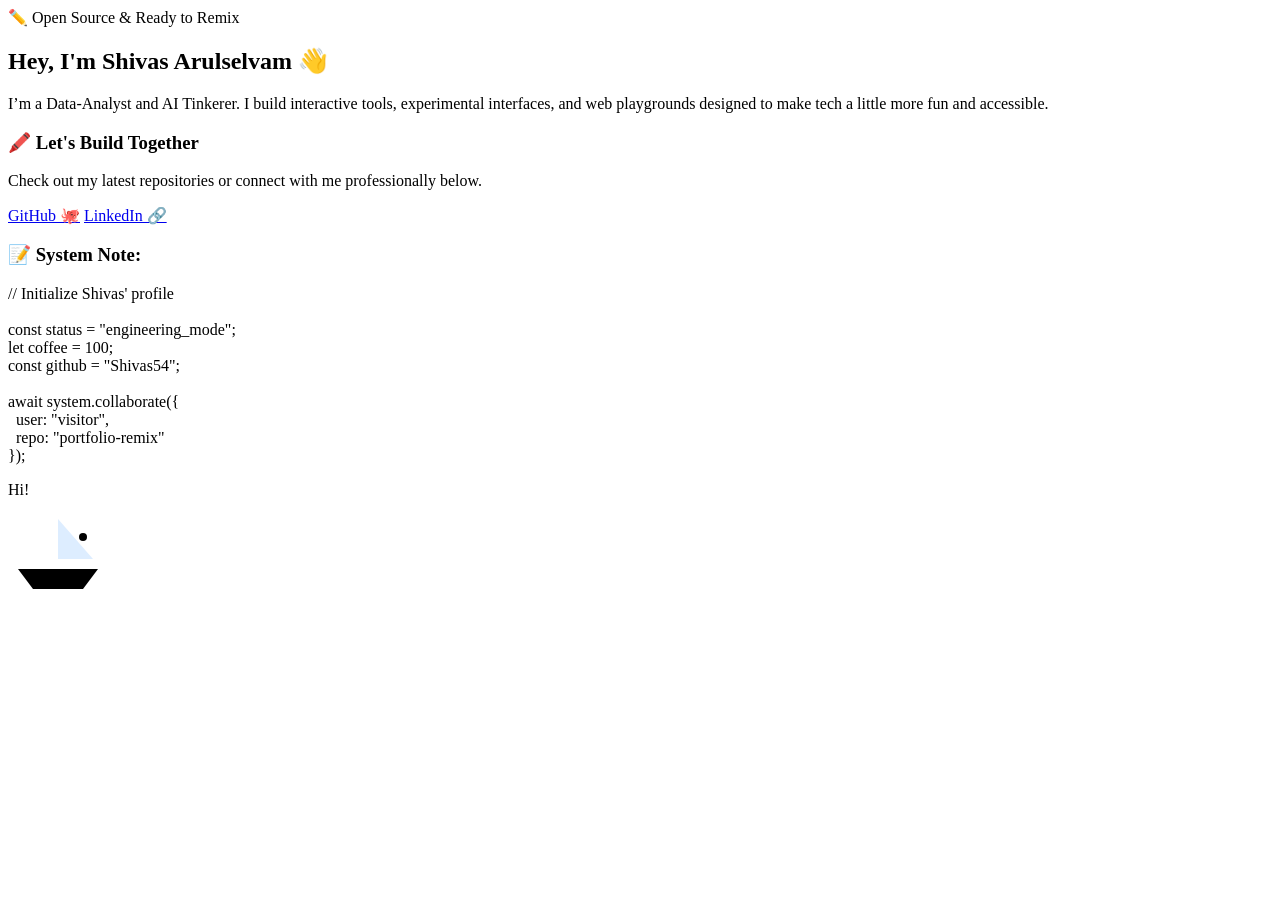
==== index.html @ 351a4034 "Update stylesheet link to use assets directory" ====
<!DOCTYPE html>
<html lang="en">
<head>
  <meta charset="UTF-8">
  <meta name="viewport" content="width=device-width, initial-scale=1.0">
  <title>Shivas Arulselvam | Sketchbook Portfolio</title>
  <link href="https://fonts.googleapis.com/css2?family=Architects+Daughter&family=Caveat:wght@400;600&display=swap" rel="stylesheet">
  <link rel="stylesheet" href="assets/style.css">
</head>
<body>

  <section class="sketch-hero">

    <div class="hero-content">
      <div class="sketch-badge">✏️ Open Source & Ready to Remix</div>

      <h1 class="hero-title">Hey, I'm <span class="highlight-text">Shivas Arulselvam</span> 👋</h1>

      <p class="hero-bio">
        I’m a Data-Analyst and AI Tinkerer. I build interactive tools, experimental interfaces, and web playgrounds designed to make tech a little more fun and accessible.
      </p>

      <div class="drawn-box contribution-box">
        <h3>🖍️ Let's Build Together</h3>
        <p>Check out my latest repositories or connect with me professionally below.</p>

        <div class="hero-actions">
          <a href="https://github.com/Shivas54" class="btn-sketch btn-red" target="_blank">GitHub 🐙</a>
          <a href="https://www.linkedin.com/in/shivas-arulselvam" class="btn-sketch btn-blue" target="_blank">LinkedIn 🔗</a>
        </div>
      </div>
    </div>

    <div class="hero-visual">
      <div class="sticky-note">
        <div class="pin"></div>
        <h3>📝 System Note:</h3>
        <p class="handwriting">
          // Initialize Shivas' profile<br><br>
          <span class="pencil-blue">const</span> status = <span class="pencil-red">"engineering_mode"</span>;<br>
          <span class="pencil-blue">let</span> coffee = <span class="pencil-green">100</span>;<br>
          <span class="pencil-blue">const</span> github = <span class="pencil-red">"Shivas54"</span>;<br><br>
          <span class="pencil-blue">await</span> system.collaborate({<br>
          &nbsp;&nbsp;user: <span class="pencil-red">"visitor"</span>,<br>
          &nbsp;&nbsp;repo: <span class="pencil-red">"portfolio-remix"</span><br>
          });
        </p>
      </div>
    </div>

    <div class="sea-container">
      <div class="boat-wrapper" id="boat-wrapper">
        <div class="speech-bubble" id="speech-bubble">Hi!</div>
        <svg class="sketch-boat" viewBox="0 0 100 100" width="100" height="100">
          <path d="M10,70 L90,70 L75,90 L25,90 Z" stroke="var(--ink-color)" stroke-width="3" stroke-linejoin="round"/>
          <path d="M50,70 L50,15" fill="none" stroke="var(--ink-color)" stroke-width="3" stroke-linecap="round"/>
          <path d="M50,20 L85,60 L50,60 Z" fill="rgba(86, 163, 255, 0.2)" stroke="var(--ink-color)" stroke-width="3" stroke-linejoin="round"/>
          <path d="M50,25 L20,60 L50,60 Z" fill="none" stroke="var(--ink-color)" stroke-width="2.5" stroke-dasharray="6 4" stroke-linejoin="round"/>
          <path d="M5,75 Q15,85 25,75 T45,75 T65,75 T85,75 T95,85" fill="none" stroke="var(--pencil-blue)" stroke-width="2" stroke-linecap="round"/>
          
          <g class="stickman">
            <circle cx="75" cy="38" r="4" fill="var(--box-bg)" stroke="var(--ink-color)" stroke-width="2"/>
            <line x1="75" y1="42" x2="75" y2="58" stroke="var(--ink-color)" stroke-width="2" stroke-linecap="round"/>
            <line x1="75" y1="58" x2="68" y2="70" stroke="var(--ink-color)" stroke-width="2" stroke-linecap="round"/>
            <line x1="75" y1="58" x2="82" y2="70" stroke="var(--ink-color)" stroke-width="2" stroke-linecap="round"/>
            <line x1="75" y1="46" x2="65" y2="52" stroke="var(--ink-color)" stroke-width="2" stroke-linecap="round"/>
            <line id="waving-arm" x1="75" y1="46" x2="85" y2="38" stroke="var(--ink-color)" stroke-width="2" stroke-linecap="round"/>
          </g>
        </svg>
      </div>
    </div>
  </section>

  <script>
    window.onload = () => {
      const boatWrapper = document.getElementById('boat-wrapper');
      const bubble = document.getElementById('speech-bubble');

      // The safety check prevents errors if elements are missing
      if (boatWrapper && bubble) {
        setTimeout(() => { boatWrapper.style.left = '40%'; }, 500);

        setTimeout(() => {
          bubble.style.opacity = '1';
          bubble.innerText = 'Hi!';
          bubble.style.transform = 'translateY(0)';
          
          // Trigger the hand wave shortly after "Hi!"
          setTimeout(() => {
            const wavingArm = document.getElementById('waving-arm');
            if (wavingArm) {
              wavingArm.classList.add('wave-action');
            }
          }, 200);

        }, 3500);

        setTimeout(() => {
          bubble.innerText = 'About Me';
          boatWrapper.classList.add('wiggle');
        }, 5500);

        boatWrapper.addEventListener('click', () => {
          window.location.href = 'about.html';
        });
      }
    };
  </script>

</body>
</html>
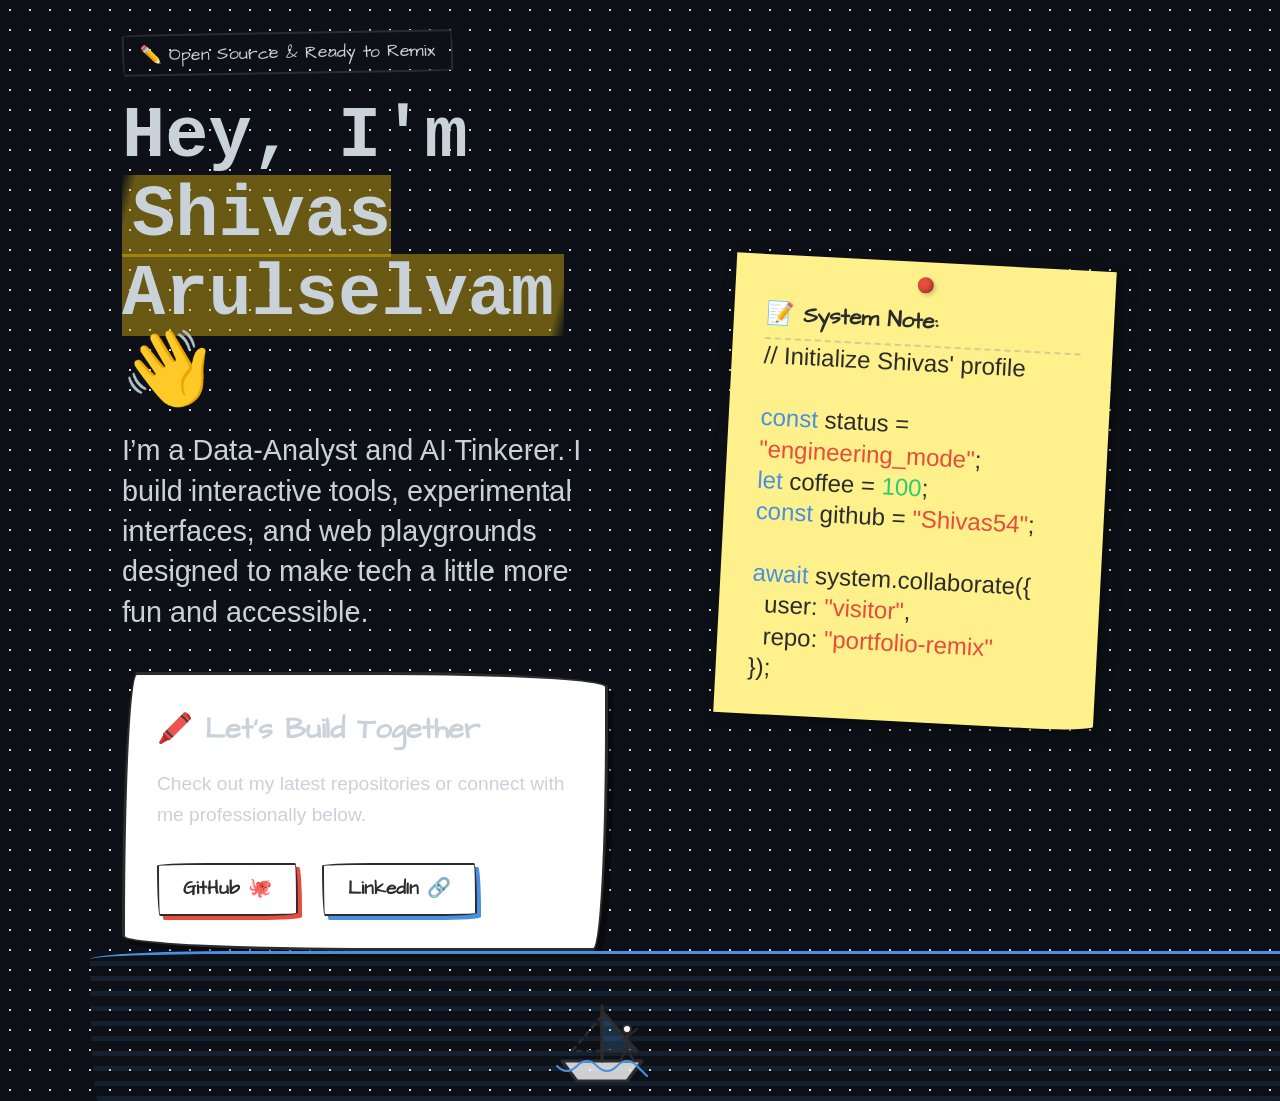
==== commit f7d7f0e8: "Update index.html" ====
--- a/index.html
+++ b/index.html
@@ -5,7 +5,7 @@
   <meta name="viewport" content="width=device-width, initial-scale=1.0">
   <title>Shivas Arulselvam | Sketchbook Portfolio</title>
   <link href="https://fonts.googleapis.com/css2?family=Architects+Daughter&family=Caveat:wght@400;600&display=swap" rel="stylesheet">
-  <link rel="stylesheet" href="assets/style.css">
+  <link rel="stylesheet" href="assets/css/style.css">
 </head>
 <body>
 
--- a/assets/css/style.css
+++ b/assets/css/style.css
@@ -0,0 +1,522 @@
+/* --- AUTOMATIC LIGHT/DARK SKETCHBOOK VARIABLES --- */
+:root {
+  /* This tells the browser the page supports both modes */
+  color-scheme: light dark; 
+
+  /* Syntax: light-dark(Color_For_Light_Mode, Color_For_Dark_Mode) */
+  --paper-bg: light-dark(#fdfbf7, #1e1e1e);
+  --ink-color: light-dark(#2c2c2c, #e0e0e0);
+  --box-bg: light-dark(#ffffff, #2a2a2a);
+  --grid-color: light-dark(#d1d1d1, rgba(255, 255, 255, 0.05));
+  
+  /* Sticky Notes */
+  --note-bg: light-dark(#fef08a, #857c2e);
+  --cert-note-bg: light-dark(#a7f3d0, #1e3a2f);
+
+  /* Pencils and Accents (Slightly brighter in dark mode for contrast) */
+  --pencil-blue: light-dark(#4a90e2, #56a3ff);
+  --pencil-red: light-dark(#e74c3c, #ff5f56);
+  --pencil-green: light-dark(#2ecc71, #4ade80);
+  --highlighter: light-dark(rgba(241, 196, 15, 0.4), rgba(250, 204, 21, 0.25));
+}
+
+html {
+  scroll-behavior: smooth;
+}
+
+body {
+  background-color: var(--paper-bg);
+  /* The grid now dynamically changes color based on the mode! */
+  background-image: radial-gradient(var(--grid-color) 1px, transparent 1px);
+  background-size: 20px 20px;
+  color: var(--ink-color);
+  font-family: 'Caveat', cursive;
+  font-size: 1.2rem;
+  margin: 0;
+  padding: 0;
+  overflow-x: hidden;
+}
+
+h1, h2, h3 {
+  font-family: 'Architects Daughter', cursive;
+}
+
+/* --- HERO LAYOUT --- */
+.sketch-hero {
+  position: relative;
+  display: flex;
+  align-items: center;
+  justify-content: space-between;
+  max-width: 1100px;
+  margin: 0 auto;
+  min-height: 100vh;
+  padding: 2rem;
+  padding-bottom: 150px;
+  gap: 4rem;
+}
+
+.hero-content {
+  flex: 1;
+  max-width: 600px;
+  z-index: 2;
+}
+
+.hero-visual {
+  flex: 1;
+  display: flex;
+  justify-content: center;
+  z-index: 2;
+}
+
+/* --- TYPOGRAPHY & HIGHLIGHTS --- */
+.sketch-badge {
+  display: inline-block;
+  border: 2px solid var(--ink-color);
+  border-radius: 255px 15px 225px 15px / 15px 225px 15px 255px;
+  padding: 0.3rem 1rem;
+  font-family: 'Architects Daughter', cursive;
+  font-size: 1.1rem;
+  margin-bottom: 1.5rem;
+  transform: rotate(-1deg);
+}
+
+.hero-title {
+  font-size: 4.5rem;
+  line-height: 1.1;
+  margin: 0 0 1rem 0;
+}
+
+.highlight-text {
+  background: linear-gradient(104deg, transparent 0%, var(--highlighter) 2%, var(--highlighter) 98%, transparent 100%);
+  padding: 0 10px;
+}
+
+.hero-bio {
+  font-size: 1.8rem;
+  line-height: 1.4;
+  margin-bottom: 2.5rem;
+}
+
+/* --- DRAWN BOX (Contribution Area) --- */
+.drawn-box {
+  background: var(--box-bg);
+  border: 3px solid var(--ink-color);
+  border-radius: 15px 225px 15px 255px / 255px 15px 225px 15px;
+  padding: 2rem;
+  box-shadow: 6px 6px 0px rgba(0, 0, 0, 0.4);
+}
+
+.contribution-box h3 {
+  margin: 0 0 1rem 0;
+  font-size: 1.8rem;
+}
+
+.contribution-box p {
+  margin-bottom: 2rem;
+}
+
+/* --- BUTTONS --- */
+.hero-actions {
+  display: flex;
+  gap: 1.5rem;
+  flex-wrap: wrap;
+}
+
+.btn-sketch {
+  text-decoration: none;
+  color: var(--ink-color);
+  font-family: 'Architects Daughter', cursive;
+  font-size: 1.2rem;
+  font-weight: bold;
+  padding: 0.6rem 1.5rem;
+  border: 2px solid var(--ink-color);
+  border-radius: 255px 15px 225px 15px / 15px 225px 15px 255px;
+  transition: all 0.2s ease;
+  background: var(--box-bg);
+}
+
+.btn-blue { box-shadow: 4px 4px 0px var(--pencil-blue); }
+.btn-blue:hover { transform: translate(2px, 2px); box-shadow: 2px 2px 0px var(--pencil-blue); }
+.btn-red { box-shadow: 4px 4px 0px var(--pencil-red); }
+.btn-red:hover { transform: translate(2px, 2px); box-shadow: 2px 2px 0px var(--pencil-red); }
+
+/* --- STICKY NOTE (Right Column) --- */
+.sticky-note {
+  background-color: var(--note-bg); 
+  color: light-dark(#2c2c2c, #ffffff); /* Dark text in light mode, white text in dark mode */
+  width: 100%;
+  max-width: 380px;
+  padding: 2rem;
+  position: relative;
+  box-shadow: 4px 4px 15px rgba(0,0,0,0.5);
+  transform: rotate(3deg);
+  border-bottom-right-radius: 60px 5px;
+}
+
+.pin {
+  width: 16px;
+  height: 16px;
+  background-color: var(--pencil-red);
+  border-radius: 50%;
+  position: absolute;
+  top: 15px;
+  left: 50%;
+  transform: translateX(-50%);
+  box-shadow: inset -2px -2px 4px rgba(0,0,0,0.3), 2px 2px 4px rgba(0,0,0,0.2);
+  z-index: 5;
+}
+
+.sticky-note h3 {
+  margin-top: 10px;
+  border-bottom: 2px dashed rgba(150,150,150,0.4);
+  padding-bottom: 5px;
+}
+
+.handwriting {
+  font-size: 1.5rem;
+  line-height: 1.3;
+}
+
+.pencil-blue { color: var(--pencil-blue); }
+.pencil-red { color: var(--pencil-red); }
+.pencil-green { color: var(--pencil-green); }
+
+/* =========================================
+   SEA AND BOAT ANIMATION
+   ========================================= */
+.sea-container {
+  position: absolute;
+  bottom: 0;
+  left: 0;
+  width: 100vw;
+  height: 150px;
+  background: repeating-linear-gradient(0deg, rgba(86, 163, 255, 0.1), rgba(86, 163, 255, 0.1) 5px, transparent 5px, transparent 15px);
+  border-top: 3px solid var(--pencil-blue);
+  border-radius: 255px 15px 225px 15px / 15px 225px 15px 255px;
+  z-index: 10; 
+  pointer-events: none; 
+  animation: moveWater 1.5s linear infinite; /* Animates the water */
+}
+
+.boat-wrapper {
+  position: absolute;
+  bottom: 10px;
+  left: -300px;
+  transform: translateX(-50%);
+  transition: left 3s cubic-bezier(0.25, 0.46, 0.45, 0.94);
+  cursor: pointer;
+  display: flex;
+  flex-direction: column;
+  align-items: center;
+  pointer-events: auto; 
+}
+
+.wiggle {
+  animation: float 2s ease-in-out infinite;
+}
+
+@keyframes float {
+  0% { transform: translateX(-50%) translateY(0px) rotate(0deg); }
+  50% { transform: translateX(-50%) translateY(-5px) rotate(2deg); }
+  100% { transform: translateX(-50%) translateY(0px) rotate(0deg); }
+}
+
+.speech-bubble {
+  background: var(--box-bg);
+  color: var(--ink-color);
+  border: 2px solid var(--ink-color);
+  border-radius: 255px 15px 225px 15px / 15px 225px 15px 255px;
+  padding: 0.5rem 1rem;
+  font-family: 'Architects Daughter', cursive;
+  font-weight: bold;
+  font-size: 1.2rem;
+  margin-bottom: 10px;
+  opacity: 0; 
+  transform: translateY(10px);
+  transition: all 0.5s ease;
+}
+
+/* Ghostly boat outline dynamically adjusts */
+.sketch-boat path:first-child {
+  fill: light-dark(rgba(255, 255, 255, 0.8), rgba(255, 255, 255, 0.1));
+}
+
+/* =========================================
+   ABOUT PAGE STYLES
+   ========================================= */
+.about-page {
+  padding-bottom: 5rem;
+}
+
+.page-container {
+  max-width: 1000px;
+  margin: 0 auto;
+  padding: 2rem;
+}
+
+.nav-bar {
+  margin-bottom: 3rem;
+  padding-top: 2rem;
+}
+
+.back-btn {
+  display: inline-block;
+}
+
+.about-section, .skills-section, .certs-section, .projects-section {
+  margin-bottom: 5rem;
+}
+
+.section-title {
+  font-size: 2.5rem;
+  margin-bottom: 2rem;
+  display: inline-block;
+}
+
+.about-section {
+  display: flex;
+  gap: 3rem;
+  align-items: center;
+}
+
+.profile-pic {
+  flex: 0 0 300px; 
+}
+
+/* PIXEL PHOTO EFFECT - Automatically shifts contrast based on mode! */
+.profile-pic img {
+  width: 100%;
+  height: auto;
+  display: block;
+  filter: grayscale(100%) contrast(300%) brightness(light-dark(100%, 120%));
+  image-rendering: pixelated; 
+  mix-blend-mode: light-dark(multiply, screen); 
+  opacity: 0.85;
+}
+
+.photo-placeholder {
+  background: var(--paper-bg);
+  border: 3px solid var(--ink-color);
+  padding: 5px;
+  transform: rotate(-2deg);
+}
+
+.about-text {
+  flex: 1;
+}
+
+.skills-container {
+  display: flex;
+  flex-wrap: wrap;
+  gap: 1rem;
+}
+
+.skill-tag {
+  font-family: 'Architects Daughter', cursive;
+  font-size: 1.2rem;
+  color: var(--pencil-blue);
+  border: 2px dashed var(--pencil-blue);
+  padding: 0.5rem 1rem;
+  border-radius: 255px 15px 225px 15px / 15px 225px 15px 255px;
+  background: rgba(86, 163, 255, 0.1);
+  transition: transform 0.2s;
+}
+
+.skill-tag:hover {
+  transform: scale(1.1) rotate(2deg);
+  background: rgba(86, 163, 255, 0.2);
+}
+
+.certs-grid {
+  display: grid;
+  grid-template-columns: repeat(auto-fit, minmax(250px, 1fr));
+  gap: 2rem;
+}
+
+.cert-note {
+  transform: rotate(-2deg);
+  max-width: 100%;
+}
+
+.cert-note:nth-child(even) {
+  transform: rotate(3deg);
+  background-color: var(--cert-note-bg); 
+}
+
+.projects-grid {
+  display: grid;
+  grid-template-columns: repeat(auto-fit, minmax(350px, 1fr));
+  gap: 2.5rem;
+}
+
+.project-card {
+  display: flex;
+  flex-direction: column;
+  justify-content: space-between;
+  transition: transform 0.3s ease;
+}
+
+.project-card:hover {
+  transform: translateY(-5px);
+}
+
+.project-link {
+  align-self: flex-start;
+  margin-top: 1.5rem;
+  font-size: 1rem;
+}
+
+@media (max-width: 800px) {
+  .about-section {
+    flex-direction: column;
+  }
+  .profile-pic {
+    width: 100%;
+    max-width: 350px;
+    margin: 0 auto;
+  }
+}
+/* Alternating left / right sticky notes for certificates */
+.certs-grid {
+  display: flex;
+  flex-direction: column;
+  gap: 2.8rem;
+  max-width: 820px;
+  margin: 0 auto;
+}
+
+.cert-note {
+  max-width: 380px;
+  width: 100%;
+}
+
+.cert-note.left {
+  align-self: flex-start;
+  transform: rotate(-3deg);
+  background-color: var(--note-bg);
+}
+
+.cert-note.right {
+  align-self: flex-end;
+  transform: rotate(4deg);
+  background-color: var(--cert-note-bg);
+}
+
+/* --- NEW WATER & STICKMAN ANIMATIONS --- */
+@keyframes moveWater {
+  0% { background-position: 0 0; }
+  100% { background-position: 0 15px; } 
+}
+
+@keyframes waveHand {
+  0% { transform: rotate(0deg); }
+  20% { transform: rotate(40deg); }
+  40% { transform: rotate(-10deg); }
+  60% { transform: rotate(40deg); }
+  80% { transform: rotate(-10deg); }
+  100% { transform: rotate(0deg); }
+}
+
+.wave-action {
+  transform-origin: 75px 46px; 
+  animation: waveHand 1.5s ease-in-out;
+}:root {
+    --bg-dark: #0d1117;
+    --bg-terminal: #161b22;
+    --accent: #58a6ff;
+    --terminal-green: #39ff14;
+    --text-main: #c9d1d9;
+    --text-dim: #8b949e;
+    --border: #30363d;
+}
+
+* { margin: 0; padding: 0; box-sizing: border-box; }
+
+body {
+    background-color: var(--bg-dark);
+    color: var(--text-main);
+    font-family: 'Inter', sans-serif;
+    line-height: 1.6;
+    scroll-behavior: smooth;
+}
+
+.container { max-width: 1000px; margin: 0 auto; padding: 0 20px; }
+
+/* Accessibility */
+.skip-link {
+    position: absolute; top: -100px; left: 0;
+    background: var(--accent); color: white;
+    padding: 10px; z-index: 200;
+}
+.skip-link:focus { top: 0; }
+
+/* Navigation */
+nav {
+    padding: 20px 0;
+    border-bottom: 1px solid var(--border);
+    background: rgba(13, 17, 23, 0.95);
+    position: sticky; top: 0; z-index: 100;
+}
+.nav-content { display: flex; justify-content: space-between; align-items: center; }
+.brand { font-family: 'Fira Code', monospace; color: var(--accent); font-weight: bold; }
+.nav-links a { color: var(--text-dim); text-decoration: none; margin-left: 20px; font-family: 'Fira Code', monospace; transition: 0.3s; }
+.nav-links a:hover { color: var(--accent); }
+
+/* Terminal Window */
+.hero { padding: 60px 0; }
+.terminal-header {
+    background: #21262d;
+    padding: 10px;
+    border-radius: 8px 8px 0 0;
+    display: flex; gap: 8px;
+    border: 1px solid var(--border);
+}
+.dot { width: 12px; height: 12px; border-radius: 50%; }
+.red { background: #ff5f56; } .yellow { background: #ffbd2e; } .green { background: #27c93f; }
+
+.terminal-body {
+    background: var(--bg-terminal);
+    padding: 40px;
+    border-radius: 0 0 8px 8px;
+    border: 1px solid var(--border);
+    border-top: none;
+    box-shadow: 0 20px 40px rgba(0,0,0,0.5);
+}
+h1 { font-family: 'Fira Code', monospace; font-size: 2.5rem; margin-bottom: 10px; }
+.role-text { color: var(--terminal-green); font-family: 'Fira Code', monospace; font-size: 1.2rem; }
+.highlight { color: var(--accent); }
+.description { margin: 20px 0; color: var(--text-dim); }
+
+.btn-primary, .btn-secondary {
+    display: inline-block; padding: 12px 24px; border-radius: 6px; 
+    text-decoration: none; font-family: 'Fira Code', monospace; font-weight: bold; transition: 0.3s;
+}
+.btn-primary { background: var(--accent); color: var(--bg-dark); margin-right: 15px; }
+.btn-primary:hover { background: #a5d6ff; }
+.btn-secondary { border: 1px solid var(--border); color: var(--text-main); }
+.btn-secondary:hover { background: var(--border); }
+
+/* Grid Layouts */
+section { padding: 80px 0; }
+.section-title { font-family: 'Fira Code', monospace; margin-bottom: 40px; border-left: 4px solid var(--accent); padding-left: 15px; }
+.skills-grid, .project-grid {
+    display: grid; grid-template-columns: repeat(auto-fit, minmax(280px, 1fr)); gap: 20px;
+}
+.skill-card, .project-card {
+    background: var(--bg-terminal); padding: 30px; 
+    border: 1px solid var(--border); border-radius: 8px;
+}
+ul { list-style: none; margin-top: 15px; }
+ul li::before { content: "> "; color: var(--accent); }
+ul li { color: var(--text-dim); margin-bottom: 8px; }
+
+.tags { margin: 15px 0; display: flex; gap: 10px; }
+.tags span { color: var(--accent); font-family: 'Fira Code', monospace; font-size: 0.85rem; }
+.project-link { color: var(--accent); text-decoration: none; font-weight: bold; }
+
+/* Footer */
+footer { padding: 80px 0 40px; text-align: center; }
+.social-links { display: flex; justify-content: center; gap: 30px; margin: 30px 0; }
+.social-links a { color: var(--accent); text-decoration: none; font-weight: bold; }
+hr { border: 0; border-top: 1px solid var(--border); margin: 40px 0; }
+.copy-notice { color: var(--text-dim); font-size: 0.9rem; }
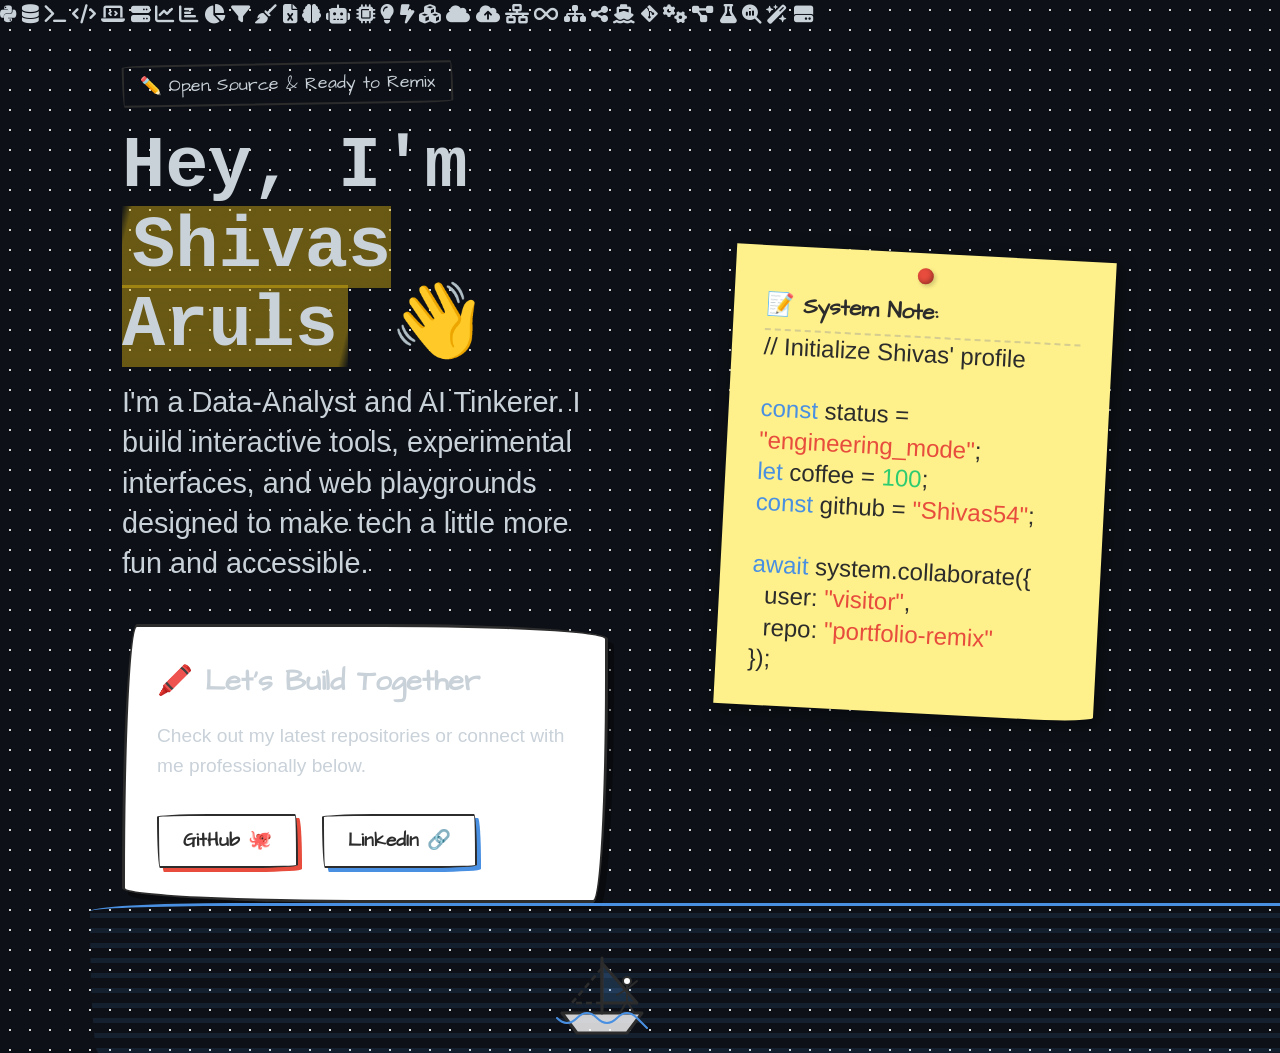
==== commit a057bf6a: "Add Font Awesome icons and update text elements" ====
--- a/index.html
+++ b/index.html
@@ -5,19 +5,56 @@
   <meta name="viewport" content="width=device-width, initial-scale=1.0">
   <title>Shivas Arulselvam | Sketchbook Portfolio</title>
   <link href="https://fonts.googleapis.com/css2?family=Architects+Daughter&family=Caveat:wght@400;600&display=swap" rel="stylesheet">
+  <link rel="stylesheet" href="https://cdnjs.cloudflare.com/ajax/libs/font-awesome/6.5.0/css/all.min.css">
   <link rel="stylesheet" href="assets/css/style.css">
 </head>
 <body>
 
+  <!-- Background floating icons -->
+  <div class="bg-icons" aria-hidden="true">
+    <i class="fa-brands fa-python"      style="--ix:5vw;  --iy:8vh;  --is:2.2rem; --ir:-15deg; --id:0s"></i>
+    <i class="fa-solid fa-database"     style="--ix:15vw; --iy:20vh; --is:1.8rem; --ir:10deg;  --id:1.2s"></i>
+    <i class="fa-solid fa-terminal"     style="--ix:80vw; --iy:12vh; --is:2rem;   --ir:-8deg;  --id:0.4s"></i>
+    <i class="fa-solid fa-code"         style="--ix:60vw; --iy:5vh;  --is:1.6rem; --ir:12deg;  --id:2s"></i>
+    <i class="fa-solid fa-laptop-code"  style="--ix:90vw; --iy:35vh; --is:2.4rem; --ir:-20deg; --id:0.8s"></i>
+    <i class="fa-solid fa-server"       style="--ix:35vw; --iy:90vh; --is:1.8rem; --ir:5deg;   --id:1.6s"></i>
+    <i class="fa-solid fa-chart-line"   style="--ix:72vw; --iy:80vh; --is:2.2rem; --ir:-10deg; --id:0.3s"></i>
+    <i class="fa-solid fa-chart-bar"    style="--ix:25vw; --iy:70vh; --is:2rem;   --ir:18deg;  --id:1.8s"></i>
+    <i class="fa-solid fa-chart-pie"    style="--ix:88vw; --iy:60vh; --is:2.6rem; --ir:-5deg;  --id:0.6s"></i>
+    <i class="fa-solid fa-filter"       style="--ix:48vw; --iy:15vh; --is:1.5rem; --ir:22deg;  --id:2.4s"></i>
+    <i class="fa-solid fa-broom"        style="--ix:10vw; --iy:55vh; --is:1.8rem; --ir:-30deg; --id:1s"></i>
+    <i class="fa-solid fa-file-excel"   style="--ix:55vw; --iy:88vh; --is:2rem;   --ir:8deg;   --id:3s"></i>
+    <i class="fa-solid fa-brain"        style="--ix:3vw;  --iy:40vh; --is:2.8rem; --ir:-12deg; --id:0.2s"></i>
+    <i class="fa-solid fa-robot"        style="--ix:93vw; --iy:8vh;  --is:2.4rem; --ir:15deg;  --id:1.4s"></i>
+    <i class="fa-solid fa-microchip"    style="--ix:40vw; --iy:78vh; --is:1.9rem; --ir:-18deg; --id:2.8s"></i>
+    <i class="fa-solid fa-lightbulb"    style="--ix:68vw; --iy:45vh; --is:2rem;   --ir:6deg;   --id:0.9s"></i>
+    <i class="fa-solid fa-bolt-lightning" style="--ix:20vw; --iy:30vh; --is:1.7rem; --ir:-25deg; --id:1.5s"></i>
+    <i class="fa-solid fa-cubes"        style="--ix:78vw; --iy:25vh; --is:2.2rem; --ir:20deg;  --id:2.2s"></i>
+    <i class="fa-solid fa-cloud"        style="--ix:50vw; --iy:50vh; --is:2.5rem; --ir:-8deg;  --id:0.7s"></i>
+    <i class="fa-solid fa-cloud-arrow-up" style="--ix:8vw; --iy:75vh; --is:2rem;   --ir:14deg;  --id:3.2s"></i>
+    <i class="fa-solid fa-network-wired" style="--ix:85vw; --iy:70vh; --is:1.8rem; --ir:-22deg; --id:1.1s"></i>
+    <i class="fa-solid fa-infinity"     style="--ix:30vw; --iy:50vh; --is:2.3rem; --ir:9deg;   --id:2.6s"></i>
+    <i class="fa-solid fa-sitemap"      style="--ix:62vw; --iy:65vh; --is:1.9rem; --ir:-14deg; --id:0.5s"></i>
+    <i class="fa-solid fa-share-nodes"  style="--ix:18vw; --iy:85vh; --is:1.7rem; --ir:16deg;  --id:1.9s"></i>
+    <i class="fa-solid fa-ship"         style="--ix:45vw; --iy:35vh; --is:2.1rem; --ir:-7deg;  --id:2.1s"></i>
+    <i class="fa-brands fa-git-alt"     style="--ix:75vw; --iy:92vh; --is:2.4rem; --ir:11deg;  --id:0.1s"></i>
+    <i class="fa-solid fa-gears"        style="--ix:95vw; --iy:50vh; --is:2rem;   --ir:-19deg; --id:2.9s"></i>
+    <i class="fa-solid fa-diagram-project" style="--ix:38vw; --iy:60vh; --is:1.8rem; --ir:24deg;  --id:1.3s"></i>
+    <i class="fa-solid fa-flask"        style="--ix:57vw; --iy:28vh; --is:1.6rem; --ir:-11deg; --id:3.5s"></i>
+    <i class="fa-solid fa-magnifying-glass-chart" style="--ix:22vw; --iy:10vh; --is:2rem; --ir:7deg; --id:0.6s"></i>
+    <i class="fa-solid fa-wand-magic-sparkles" style="--ix:70vw; --iy:18vh; --is:1.9rem; --ir:-16deg; --id:2.3s"></i>
+    <i class="fa-solid fa-hard-drive"   style="--ix:12vw; --iy:62vh; --is:1.7rem; --ir:13deg;  --id:1.7s"></i>
+  </div>
+
   <section class="sketch-hero">
 
     <div class="hero-content">
-      <div class="sketch-badge">✏️ Open Source & Ready to Remix</div>
+      <div class="sketch-badge">✏️ Open Source &amp; Ready to Remix</div>
 
-      <h1 class="hero-title">Hey, I'm <span class="highlight-text">Shivas Arulselvam</span> 👋</h1>
+      <h1 class="hero-title">Hey, I'm <span class="highlight-text typewriter" id="typewriter"></span> 👋</h1>
 
       <p class="hero-bio">
-        I’m a Data-Analyst and AI Tinkerer. I build interactive tools, experimental interfaces, and web playgrounds designed to make tech a little more fun and accessible.
+        I'm a Data-Analyst and AI Tinkerer. I build interactive tools, experimental interfaces, and web playgrounds designed to make tech a little more fun and accessible.
       </p>
 
       <div class="drawn-box contribution-box">
@@ -27,6 +64,7 @@
         <div class="hero-actions">
           <a href="https://github.com/Shivas54" class="btn-sketch btn-red" target="_blank">GitHub 🐙</a>
           <a href="https://www.linkedin.com/in/shivas-arulselvam" class="btn-sketch btn-blue" target="_blank">LinkedIn 🔗</a>
+          
         </div>
       </div>
     </div>
@@ -57,7 +95,6 @@
           <path d="M50,20 L85,60 L50,60 Z" fill="rgba(86, 163, 255, 0.2)" stroke="var(--ink-color)" stroke-width="3" stroke-linejoin="round"/>
           <path d="M50,25 L20,60 L50,60 Z" fill="none" stroke="var(--ink-color)" stroke-width="2.5" stroke-dasharray="6 4" stroke-linejoin="round"/>
           <path d="M5,75 Q15,85 25,75 T45,75 T65,75 T85,75 T95,85" fill="none" stroke="var(--pencil-blue)" stroke-width="2" stroke-linecap="round"/>
-          
           <g class="stickman">
             <circle cx="75" cy="38" r="4" fill="var(--box-bg)" stroke="var(--ink-color)" stroke-width="2"/>
             <line x1="75" y1="42" x2="75" y2="58" stroke="var(--ink-color)" stroke-width="2" stroke-linecap="round"/>
@@ -72,11 +109,24 @@
   </section>
 
   <script>
+    // --- TYPEWRITER EFFECT ---
+    const text = 'Shivas Arulselvam';
+    const el = document.getElementById('typewriter');
+    let i = 0;
+    function type() {
+      if (i <= text.length) {
+        el.textContent = text.slice(0, i);
+        i++;
+        setTimeout(type, 80);
+      }
+    }
+    setTimeout(type, 600);
+
+    // --- BOAT ANIMATION ---
     window.onload = () => {
       const boatWrapper = document.getElementById('boat-wrapper');
       const bubble = document.getElementById('speech-bubble');
 
-      // The safety check prevents errors if elements are missing
       if (boatWrapper && bubble) {
         setTimeout(() => { boatWrapper.style.left = '40%'; }, 500);
 
@@ -84,19 +134,14 @@
           bubble.style.opacity = '1';
           bubble.innerText = 'Hi!';
           bubble.style.transform = 'translateY(0)';
-          
-          // Trigger the hand wave shortly after "Hi!"
           setTimeout(() => {
             const wavingArm = document.getElementById('waving-arm');
-            if (wavingArm) {
-              wavingArm.classList.add('wave-action');
-            }
+            if (wavingArm) wavingArm.classList.add('wave-action');
           }, 200);
-
         }, 3500);
 
         setTimeout(() => {
-          bubble.innerText = 'About Me';
+          bubble.innerText = 'About Me →';
           boatWrapper.classList.add('wiggle');
         }, 5500);
 
